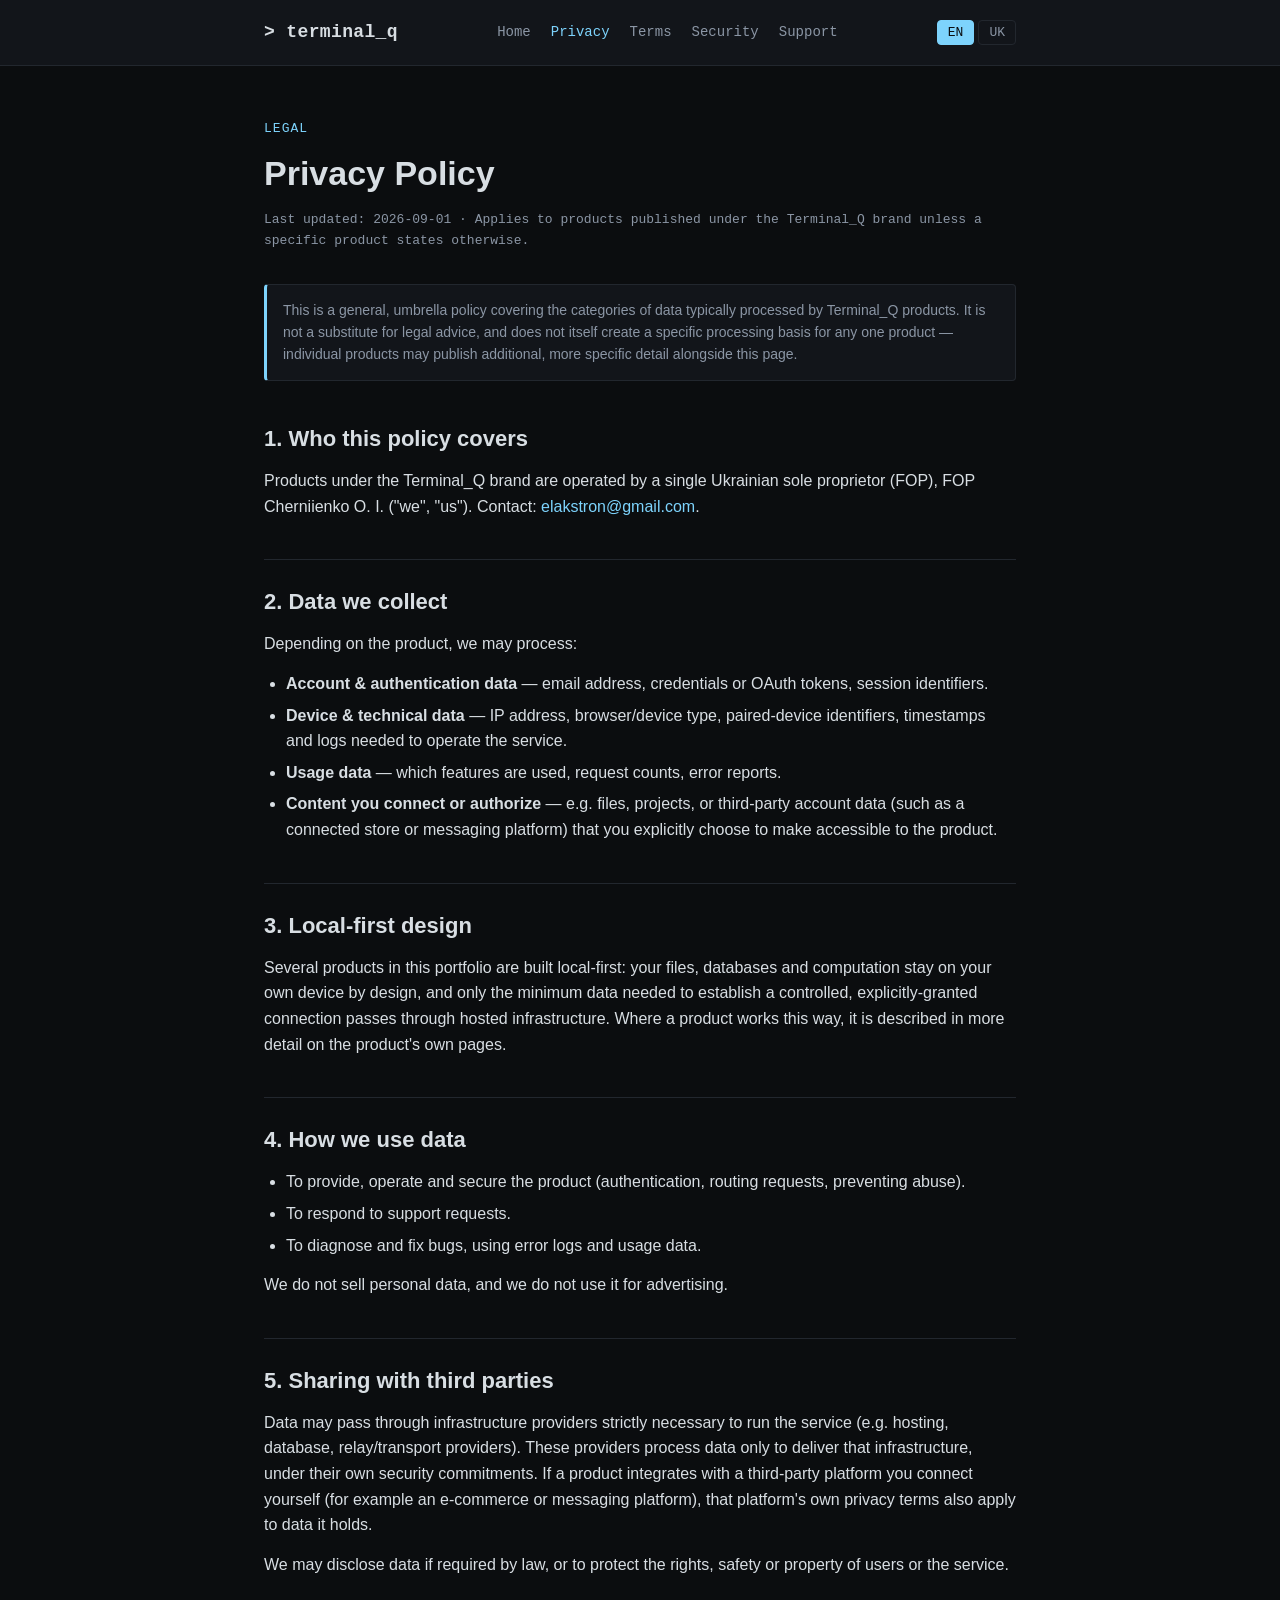
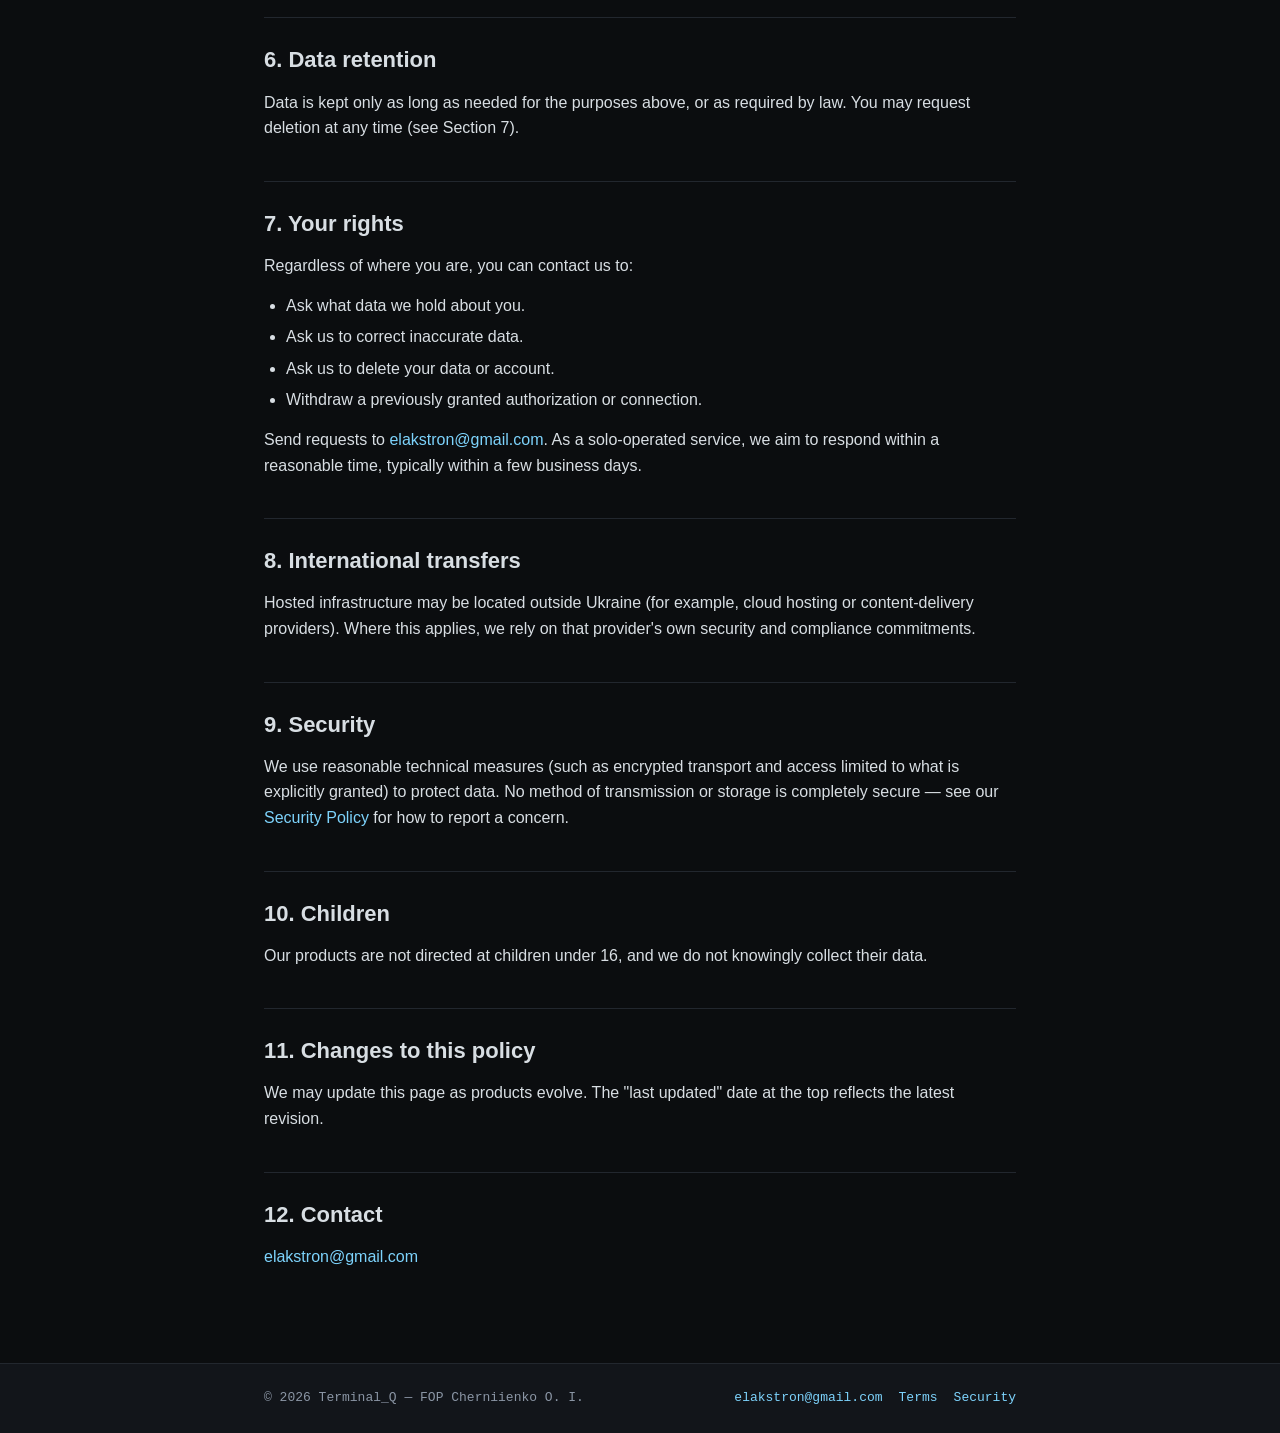
==== privacy/index.html @ aef5dbeb "Initial hub: home, privacy, terms, security, support pages Bilingual (uk/en) static site for Termina" ====
<!doctype html>
<html lang="en">
<head>
<meta charset="utf-8">
<meta name="viewport" content="width=device-width, initial-scale=1">
<title>Privacy Policy — Terminal_Q</title>
<meta name="description" content="Privacy Policy for products published under the Terminal_Q developer brand.">
<link rel="stylesheet" href="/assets/style.css">
<script src="/assets/i18n.js" defer></script>
</head>
<body>
<header class="tq-header">
  <div class="tq-header-inner">
    <a class="tq-logo" href="/">&gt; terminal_q</a>
    <nav class="tq-nav" aria-label="Primary">
      <a href="/"><span lang="en">Home</span><span lang="uk">Головна</span></a>
      <a href="/privacy/" aria-current="page"><span lang="en">Privacy</span><span lang="uk">Приватність</span></a>
      <a href="/terms/"><span lang="en">Terms</span><span lang="uk">Умови</span></a>
      <a href="/security/"><span lang="en">Security</span><span lang="uk">Безпека</span></a>
      <a href="/support/"><span lang="en">Support</span><span lang="uk">Підтримка</span></a>
    </nav>
    <div class="tq-lang-toggle" role="group" aria-label="Language">
      <button type="button" data-lang-toggle="en">EN</button>
      <button type="button" data-lang-toggle="uk">UK</button>
    </div>
  </div>
</header>

<main>
  <span class="tq-eyebrow"><span lang="en">Legal</span><span lang="uk">Юридичне</span></span>
  <h1><span lang="en">Privacy Policy</span><span lang="uk">Політика приватності</span></h1>
  <p class="tq-meta">
    <span lang="en">Last updated: 2026-09-01 · Applies to products published under the Terminal_Q brand unless a specific product states otherwise.</span>
    <span lang="uk">Востаннє оновлено: 2026-09-01 · Поширюється на продукти, опубліковані під брендом Terminal_Q, якщо конкретний продукт не вказує інше.</span>
  </p>

  <div class="tq-note">
    <span lang="en">This is a general, umbrella policy covering the categories of data typically processed by Terminal_Q products. It is not a substitute for legal advice, and does not itself create a specific processing basis for any one product — individual products may publish additional, more specific detail alongside this page.</span>
    <span lang="uk">Це загальна, "парасолькова" політика, яка описує категорії даних, що зазвичай обробляються продуктами Terminal_Q. Вона не є юридичною консультацією і сама собою не встановлює конкретної підстави обробки для окремого продукту — окремі продукти можуть публікувати додаткові, деталізованіші пояснення поруч із цією сторінкою.</span>
  </div>

  <h2><span lang="en">1. Who this policy covers</span><span lang="uk">1. Кого стосується ця політика</span></h2>
  <p>
    <span lang="en">Products under the Terminal_Q brand are operated by a single Ukrainian sole proprietor (FOP), FOP Cherniienko O. I. ("we", "us"). Contact: <a href="mailto:elakstron@gmail.com">elakstron@gmail.com</a>.</span>
    <span lang="uk">Продукти під брендом Terminal_Q веде один фізична особа-підприємець (ФОП) в Україні, ФОП Чернієнко О. І. ("ми"). Контакт: <a href="mailto:elakstron@gmail.com">elakstron@gmail.com</a>.</span>
  </p>

  <h2><span lang="en">2. Data we collect</span><span lang="uk">2. Які дані ми збираємо</span></h2>
  <p><span lang="en">Depending on the product, we may process:</span><span lang="uk">Залежно від продукту, ми можемо обробляти:</span></p>
  <ul>
    <li>
      <span lang="en"><strong>Account &amp; authentication data</strong> — email address, credentials or OAuth tokens, session identifiers.</span>
      <span lang="uk"><strong>Дані акаунту та автентифікації</strong> — email, облікові дані чи OAuth-токени, ідентифікатори сесій.</span>
    </li>
    <li>
      <span lang="en"><strong>Device &amp; technical data</strong> — IP address, browser/device type, paired-device identifiers, timestamps and logs needed to operate the service.</span>
      <span lang="uk"><strong>Дані пристрою та технічні дані</strong> — IP-адреса, тип браузера/пристрою, ідентифікатори підключених пристроїв, часові мітки й логи, необхідні для роботи сервісу.</span>
    </li>
    <li>
      <span lang="en"><strong>Usage data</strong> — which features are used, request counts, error reports.</span>
      <span lang="uk"><strong>Дані використання</strong> — які функції використовуються, кількість запитів, звіти про помилки.</span>
    </li>
    <li>
      <span lang="en"><strong>Content you connect or authorize</strong> — e.g. files, projects, or third-party account data (such as a connected store or messaging platform) that you explicitly choose to make accessible to the product.</span>
      <span lang="uk"><strong>Контент, який ви підключаєте чи авторизуєте</strong> — напр. файли, проєкти або дані стороннього акаунту (наприклад, підключеного магазину чи месенджера), які ви явно надаєте продукту.</span>
    </li>
  </ul>

  <h2><span lang="en">3. Local-first design</span><span lang="uk">3. Local-first підхід</span></h2>
  <p>
    <span lang="en">Several products in this portfolio are built local-first: your files, databases and computation stay on your own device by design, and only the minimum data needed to establish a controlled, explicitly-granted connection passes through hosted infrastructure. Where a product works this way, it is described in more detail on the product's own pages.</span>
    <span lang="uk">Кілька продуктів у цьому портфоліо побудовані як local-first: ваші файли, бази даних та обчислення за задумом залишаються на вашому пристрої, а через хмарну інфраструктуру проходить лише мінімум даних, потрібний для встановлення контрольованого, явно наданого підключення. Якщо продукт працює саме так, це детальніше описано на сторінках самого продукту.</span>
  </p>

  <h2><span lang="en">4. How we use data</span><span lang="uk">4. Як ми використовуємо дані</span></h2>
  <ul>
    <li><span lang="en">To provide, operate and secure the product (authentication, routing requests, preventing abuse).</span><span lang="uk">Щоб надавати, підтримувати й захищати продукт (автентифікація, маршрутизація запитів, запобігання зловживанням).</span></li>
    <li><span lang="en">To respond to support requests.</span><span lang="uk">Щоб відповідати на звернення в підтримку.</span></li>
    <li><span lang="en">To diagnose and fix bugs, using error logs and usage data.</span><span lang="uk">Щоб діагностувати й виправляти помилки, використовуючи логи та дані використання.</span></li>
  </ul>
  <p>
    <span lang="en">We do not sell personal data, and we do not use it for advertising.</span>
    <span lang="uk">Ми не продаємо персональні дані і не використовуємо їх для реклами.</span>
  </p>

  <h2><span lang="en">5. Sharing with third parties</span><span lang="uk">5. Передача третім сторонам</span></h2>
  <p>
    <span lang="en">Data may pass through infrastructure providers strictly necessary to run the service (e.g. hosting, database, relay/transport providers). These providers process data only to deliver that infrastructure, under their own security commitments. If a product integrates with a third-party platform you connect yourself (for example an e-commerce or messaging platform), that platform's own privacy terms also apply to data it holds.</span>
    <span lang="uk">Дані можуть проходити через постачальників інфраструктури, суворо необхідних для роботи сервісу (напр. хостинг, база даних, relay/транспорт). Ці постачальники обробляють дані лише для надання цієї інфраструктури, відповідно до власних зобов'язань щодо безпеки. Якщо продукт інтегрується зі сторонньою платформою, яку ви підключаєте самостійно (наприклад, платформою електронної комерції чи месенджером), до даних, які тримає ця платформа, також застосовуються її власні умови приватності.</span>
  </p>
  <p>
    <span lang="en">We may disclose data if required by law, or to protect the rights, safety or property of users or the service.</span>
    <span lang="uk">Ми можемо розкрити дані, якщо цього вимагає закон, або щоб захистити права, безпеку чи майно користувачів або сервісу.</span>
  </p>

  <h2><span lang="en">6. Data retention</span><span lang="uk">6. Зберігання даних</span></h2>
  <p>
    <span lang="en">Data is kept only as long as needed for the purposes above, or as required by law. You may request deletion at any time (see Section 7).</span>
    <span lang="uk">Дані зберігаються лише стільки, скільки потрібно для наведених вище цілей, або скільки вимагає закон. Ви можете запросити видалення в будь-який момент (див. розділ 7).</span>
  </p>

  <h2><span lang="en">7. Your rights</span><span lang="uk">7. Ваші права</span></h2>
  <p><span lang="en">Regardless of where you are, you can contact us to:</span><span lang="uk">Незалежно від того, де ви перебуваєте, ви можете звернутись до нас, щоб:</span></p>
  <ul>
    <li><span lang="en">Ask what data we hold about you.</span><span lang="uk">Дізнатись, які дані про вас ми зберігаємо.</span></li>
    <li><span lang="en">Ask us to correct inaccurate data.</span><span lang="uk">Попросити виправити неточні дані.</span></li>
    <li><span lang="en">Ask us to delete your data or account.</span><span lang="uk">Попросити видалити ваші дані чи акаунт.</span></li>
    <li><span lang="en">Withdraw a previously granted authorization or connection.</span><span lang="uk">Відкликати раніше надану авторизацію чи підключення.</span></li>
  </ul>
  <p>
    <span lang="en">Send requests to <a href="mailto:elakstron@gmail.com">elakstron@gmail.com</a>. As a solo-operated service, we aim to respond within a reasonable time, typically within a few business days.</span>
    <span lang="uk">Надсилайте запити на <a href="mailto:elakstron@gmail.com">elakstron@gmail.com</a>. Оскільки сервіс веде одна людина, ми прагнемо відповідати в розумний строк, зазвичай протягом кількох робочих днів.</span>
  </p>

  <h2><span lang="en">8. International transfers</span><span lang="uk">8. Міжнародна передача даних</span></h2>
  <p>
    <span lang="en">Hosted infrastructure may be located outside Ukraine (for example, cloud hosting or content-delivery providers). Where this applies, we rely on that provider's own security and compliance commitments.</span>
    <span lang="uk">Хмарна інфраструктура може розміщуватись за межами України (наприклад, хостинг чи CDN-провайдери). У таких випадках ми покладаємось на власні зобов'язання цього постачальника щодо безпеки та відповідності вимогам.</span>
  </p>

  <h2><span lang="en">9. Security</span><span lang="uk">9. Безпека</span></h2>
  <p>
    <span lang="en">We use reasonable technical measures (such as encrypted transport and access limited to what is explicitly granted) to protect data. No method of transmission or storage is completely secure — see our <a href="/security/">Security Policy</a> for how to report a concern.</span>
    <span lang="uk">Ми застосовуємо розумні технічні заходи (такі як шифрований транспорт і доступ, обмежений тим, що явно надано) для захисту даних. Жоден спосіб передачі чи зберігання не є повністю захищеним — див. нашу <a href="/security/">Політику безпеки</a> щодо того, як повідомити про проблему.</span>
  </p>

  <h2><span lang="en">10. Children</span><span lang="uk">10. Діти</span></h2>
  <p>
    <span lang="en">Our products are not directed at children under 16, and we do not knowingly collect their data.</span>
    <span lang="uk">Наші продукти не орієнтовані на дітей до 16 років, і ми свідомо не збираємо їхні дані.</span>
  </p>

  <h2><span lang="en">11. Changes to this policy</span><span lang="uk">11. Зміни до цієї політики</span></h2>
  <p>
    <span lang="en">We may update this page as products evolve. The "last updated" date at the top reflects the latest revision.</span>
    <span lang="uk">Ми можемо оновлювати цю сторінку в міру розвитку продуктів. Дата "востаннє оновлено" вгорі відображає останню редакцію.</span>
  </p>

  <h2><span lang="en">12. Contact</span><span lang="uk">12. Контакти</span></h2>
  <p><a href="mailto:elakstron@gmail.com">elakstron@gmail.com</a></p>
</main>

<footer class="tq-footer">
  <div class="tq-footer-inner">
    <div>
      <span lang="en">© 2026 Terminal_Q — FOP Cherniienko O. I.</span>
      <span lang="uk">© 2026 Terminal_Q — ФОП Чернієнко О. І.</span>
    </div>
    <div class="tq-footer-links">
      <a href="mailto:elakstron@gmail.com">elakstron@gmail.com</a>
      <a href="/terms/"><span lang="en">Terms</span><span lang="uk">Умови</span></a>
      <a href="/security/"><span lang="en">Security</span><span lang="uk">Безпека</span></a>
    </div>
  </div>
</footer>
</body>
</html>
---- assets/style.css ----
:root {
  --bg: #0b0d0f;
  --bg-raised: #12151a;
  --border: #22272e;
  --text: #d8dee3;
  --text-muted: #8b96a5;
  --accent: #7dd3fc;
  --accent-strong: #a5e8ff;
  --mono: "IBM Plex Mono", "SFMono-Regular", Consolas, Menlo, monospace;
  --sans: "IBM Plex Sans", -apple-system, "Segoe UI", Roboto, sans-serif;
}

* {
  box-sizing: border-box;
}

html {
  background: var(--bg);
}

body {
  margin: 0;
  background: var(--bg);
  color: var(--text);
  font-family: var(--sans);
  font-size: 16px;
  line-height: 1.6;
}

body [lang] {
  display: none;
}

:root[data-lang="en"] body [lang="en"],
:root:not([data-lang]) body [lang="en"],
:root[data-lang="uk"] body [lang="uk"] {
  display: contents;
}

a {
  color: var(--accent);
  text-decoration: none;
}

a:hover,
a:focus-visible {
  text-decoration: underline;
}

.tq-header {
  border-bottom: 1px solid var(--border);
  background: var(--bg-raised);
}

.tq-header-inner {
  max-width: 800px;
  margin: 0 auto;
  padding: 18px 24px;
  display: flex;
  align-items: center;
  justify-content: space-between;
  gap: 16px;
  flex-wrap: wrap;
}

.tq-logo {
  font-family: var(--mono);
  font-weight: 600;
  font-size: 18px;
  color: var(--text);
  letter-spacing: 0.02em;
}

.tq-logo span {
  color: var(--accent);
}

.tq-nav {
  display: flex;
  align-items: center;
  gap: 20px;
  flex-wrap: wrap;
  font-family: var(--mono);
  font-size: 14px;
}

.tq-nav a {
  color: var(--text-muted);
}

.tq-nav a:hover,
.tq-nav a:focus-visible,
.tq-nav a[aria-current="page"] {
  color: var(--accent);
}

.tq-lang-toggle {
  display: flex;
  gap: 4px;
  font-family: var(--mono);
  font-size: 13px;
}

.tq-lang-toggle button {
  background: transparent;
  border: 1px solid var(--border);
  color: var(--text-muted);
  padding: 4px 10px;
  border-radius: 4px;
  cursor: pointer;
  font-family: inherit;
  font-size: inherit;
}

.tq-lang-toggle button[aria-pressed="true"] {
  color: var(--bg);
  background: var(--accent);
  border-color: var(--accent);
}

main {
  max-width: 800px;
  margin: 0 auto;
  padding: 48px 24px 80px;
}

.tq-eyebrow {
  font-family: var(--mono);
  font-size: 13px;
  color: var(--accent);
  text-transform: uppercase;
  letter-spacing: 0.08em;
}

h1 {
  font-size: 34px;
  line-height: 1.25;
  margin: 12px 0 16px;
}

h2 {
  font-size: 22px;
  margin: 40px 0 12px;
  padding-top: 24px;
  border-top: 1px solid var(--border);
}

h2:first-of-type {
  border-top: none;
  padding-top: 0;
}

h3 {
  font-size: 17px;
  margin: 24px 0 8px;
  color: var(--text);
}

p {
  color: var(--text);
  margin: 0 0 14px;
}

.tq-lede {
  font-size: 18px;
  color: var(--text-muted);
}

ul, ol {
  padding-left: 22px;
  margin: 0 0 14px;
}

li {
  margin-bottom: 6px;
}

.tq-meta {
  font-family: var(--mono);
  font-size: 13px;
  color: var(--text-muted);
  margin-bottom: 32px;
}

.tq-card-grid {
  display: grid;
  gap: 16px;
  grid-template-columns: repeat(auto-fit, minmax(220px, 1fr));
  margin: 20px 0 36px;
}

.tq-card {
  border: 1px solid var(--border);
  background: var(--bg-raised);
  border-radius: 8px;
  padding: 16px 18px;
}

.tq-card-title {
  font-family: var(--mono);
  color: var(--accent);
  margin-bottom: 6px;
  font-size: 15px;
}

.tq-card p {
  color: var(--text-muted);
  font-size: 14px;
  margin: 0;
}

.tq-badge {
  display: inline-block;
  font-family: var(--mono);
  font-size: 12px;
  color: var(--text-muted);
  border: 1px solid var(--border);
  border-radius: 999px;
  padding: 2px 10px;
  margin-bottom: 8px;
}

.tq-footer {
  border-top: 1px solid var(--border);
  background: var(--bg-raised);
}

.tq-footer-inner {
  max-width: 800px;
  margin: 0 auto;
  padding: 24px;
  font-family: var(--mono);
  font-size: 13px;
  color: var(--text-muted);
  display: flex;
  flex-wrap: wrap;
  gap: 8px 20px;
  justify-content: space-between;
}

.tq-footer-links {
  display: flex;
  gap: 16px;
  flex-wrap: wrap;
}

.tq-note {
  border: 1px solid var(--border);
  border-left: 3px solid var(--accent);
  background: var(--bg-raised);
  padding: 14px 16px;
  border-radius: 4px;
  margin: 0 0 20px;
  font-size: 14px;
  color: var(--text-muted);
}
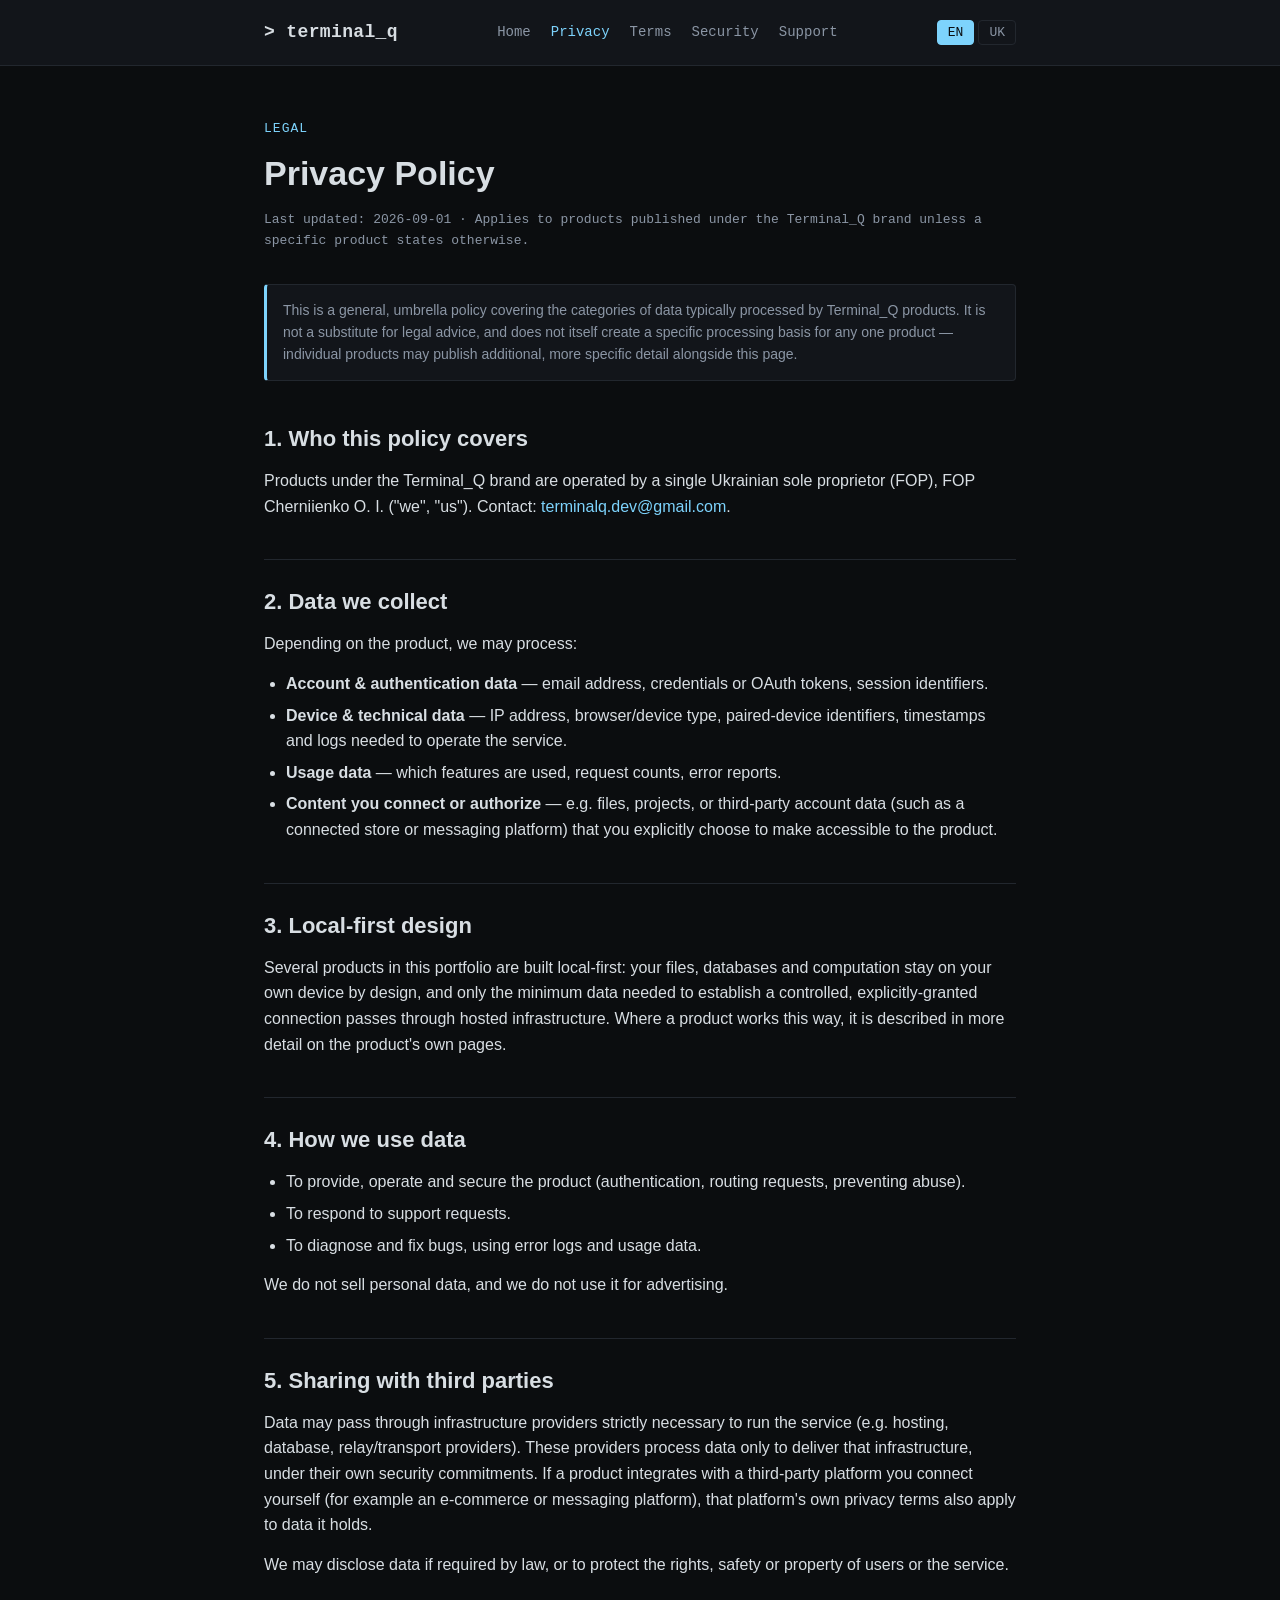
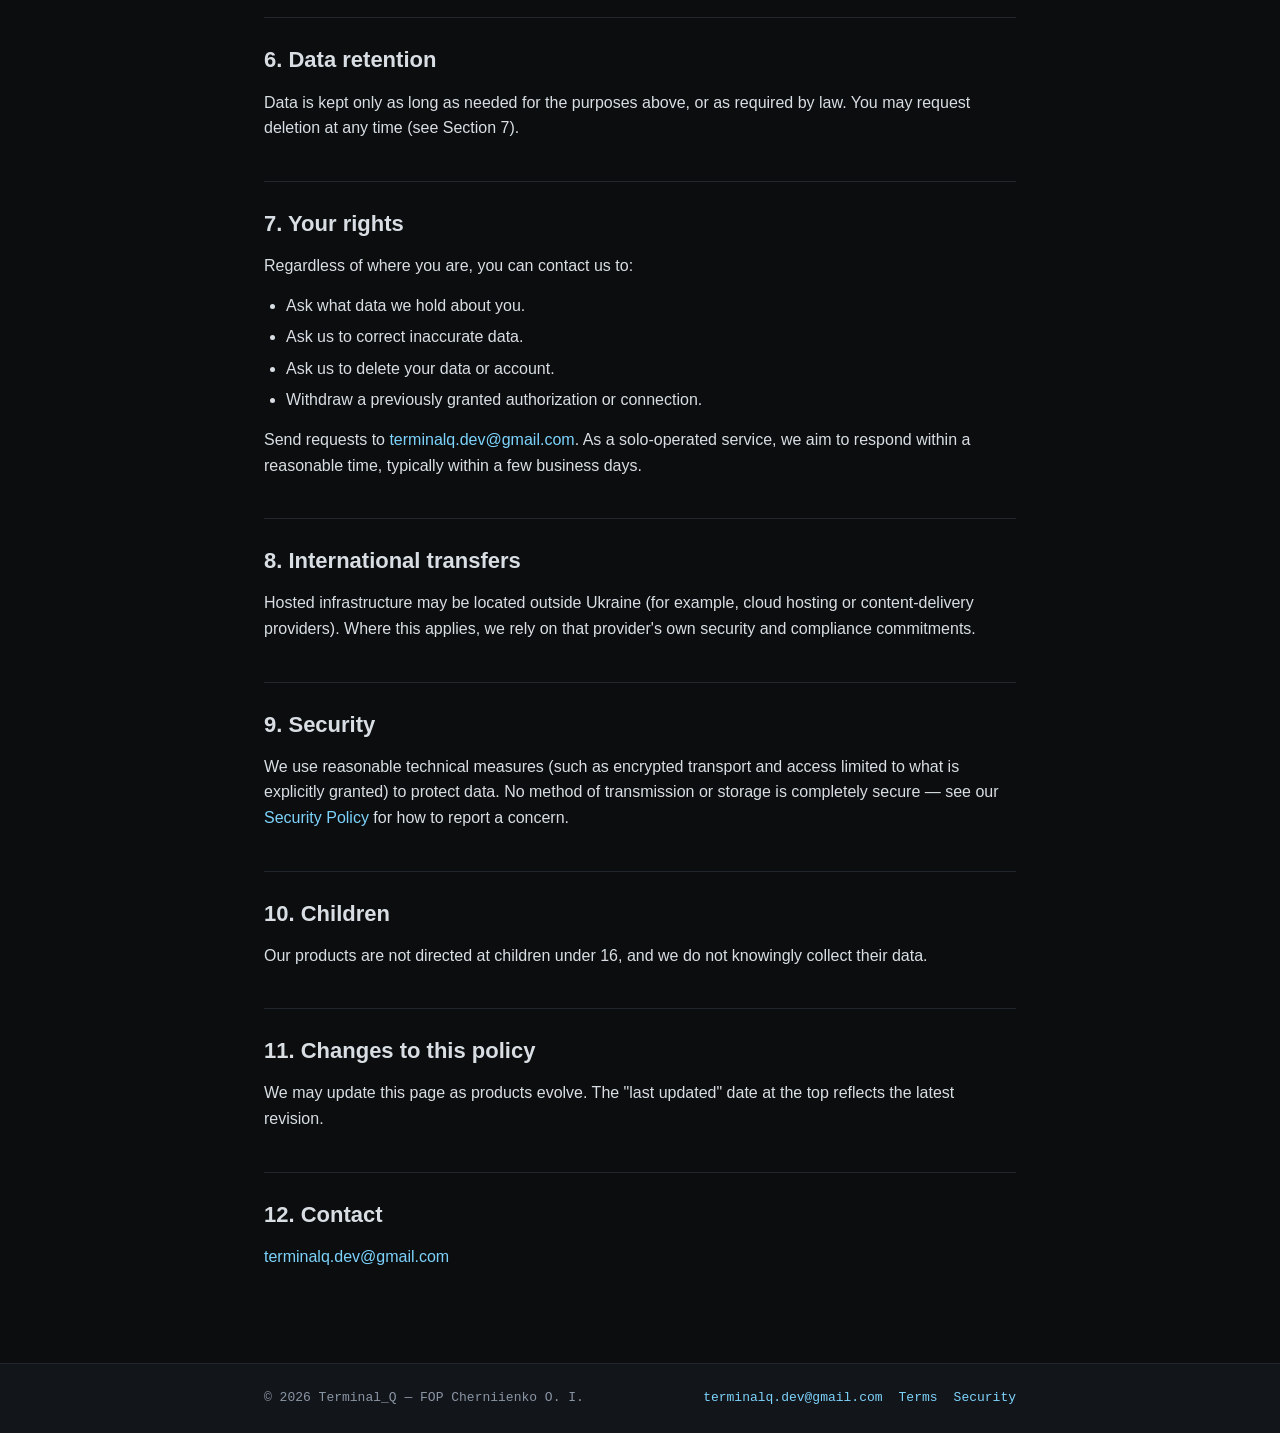
==== commit 5430b90c: "Switch contact email to terminalq.dev@gmail.com, add profile avatar Account confirmed working (GitHu" ====
--- a/privacy/index.html
+++ b/privacy/index.html
@@ -41,8 +41,8 @@
 
   <h2><span lang="en">1. Who this policy covers</span><span lang="uk">1. Кого стосується ця політика</span></h2>
   <p>
-    <span lang="en">Products under the Terminal_Q brand are operated by a single Ukrainian sole proprietor (FOP), FOP Cherniienko O. I. ("we", "us"). Contact: <a href="mailto:elakstron@gmail.com">elakstron@gmail.com</a>.</span>
-    <span lang="uk">Продукти під брендом Terminal_Q веде один фізична особа-підприємець (ФОП) в Україні, ФОП Чернієнко О. І. ("ми"). Контакт: <a href="mailto:elakstron@gmail.com">elakstron@gmail.com</a>.</span>
+    <span lang="en">Products under the Terminal_Q brand are operated by a single Ukrainian sole proprietor (FOP), FOP Cherniienko O. I. ("we", "us"). Contact: <a href="mailto:terminalq.dev@gmail.com">terminalq.dev@gmail.com</a>.</span>
+    <span lang="uk">Продукти під брендом Terminal_Q веде один фізична особа-підприємець (ФОП) в Україні, ФОП Чернієнко О. І. ("ми"). Контакт: <a href="mailto:terminalq.dev@gmail.com">terminalq.dev@gmail.com</a>.</span>
   </p>
 
   <h2><span lang="en">2. Data we collect</span><span lang="uk">2. Які дані ми збираємо</span></h2>
@@ -108,8 +108,8 @@
     <li><span lang="en">Withdraw a previously granted authorization or connection.</span><span lang="uk">Відкликати раніше надану авторизацію чи підключення.</span></li>
   </ul>
   <p>
-    <span lang="en">Send requests to <a href="mailto:elakstron@gmail.com">elakstron@gmail.com</a>. As a solo-operated service, we aim to respond within a reasonable time, typically within a few business days.</span>
-    <span lang="uk">Надсилайте запити на <a href="mailto:elakstron@gmail.com">elakstron@gmail.com</a>. Оскільки сервіс веде одна людина, ми прагнемо відповідати в розумний строк, зазвичай протягом кількох робочих днів.</span>
+    <span lang="en">Send requests to <a href="mailto:terminalq.dev@gmail.com">terminalq.dev@gmail.com</a>. As a solo-operated service, we aim to respond within a reasonable time, typically within a few business days.</span>
+    <span lang="uk">Надсилайте запити на <a href="mailto:terminalq.dev@gmail.com">terminalq.dev@gmail.com</a>. Оскільки сервіс веде одна людина, ми прагнемо відповідати в розумний строк, зазвичай протягом кількох робочих днів.</span>
   </p>
 
   <h2><span lang="en">8. International transfers</span><span lang="uk">8. Міжнародна передача даних</span></h2>
@@ -137,7 +137,7 @@
   </p>
 
   <h2><span lang="en">12. Contact</span><span lang="uk">12. Контакти</span></h2>
-  <p><a href="mailto:elakstron@gmail.com">elakstron@gmail.com</a></p>
+  <p><a href="mailto:terminalq.dev@gmail.com">terminalq.dev@gmail.com</a></p>
 </main>
 
 <footer class="tq-footer">
@@ -147,7 +147,7 @@
       <span lang="uk">© 2026 Terminal_Q — ФОП Чернієнко О. І.</span>
     </div>
     <div class="tq-footer-links">
-      <a href="mailto:elakstron@gmail.com">elakstron@gmail.com</a>
+      <a href="mailto:terminalq.dev@gmail.com">terminalq.dev@gmail.com</a>
       <a href="/terms/"><span lang="en">Terms</span><span lang="uk">Умови</span></a>
       <a href="/security/"><span lang="en">Security</span><span lang="uk">Безпека</span></a>
     </div>
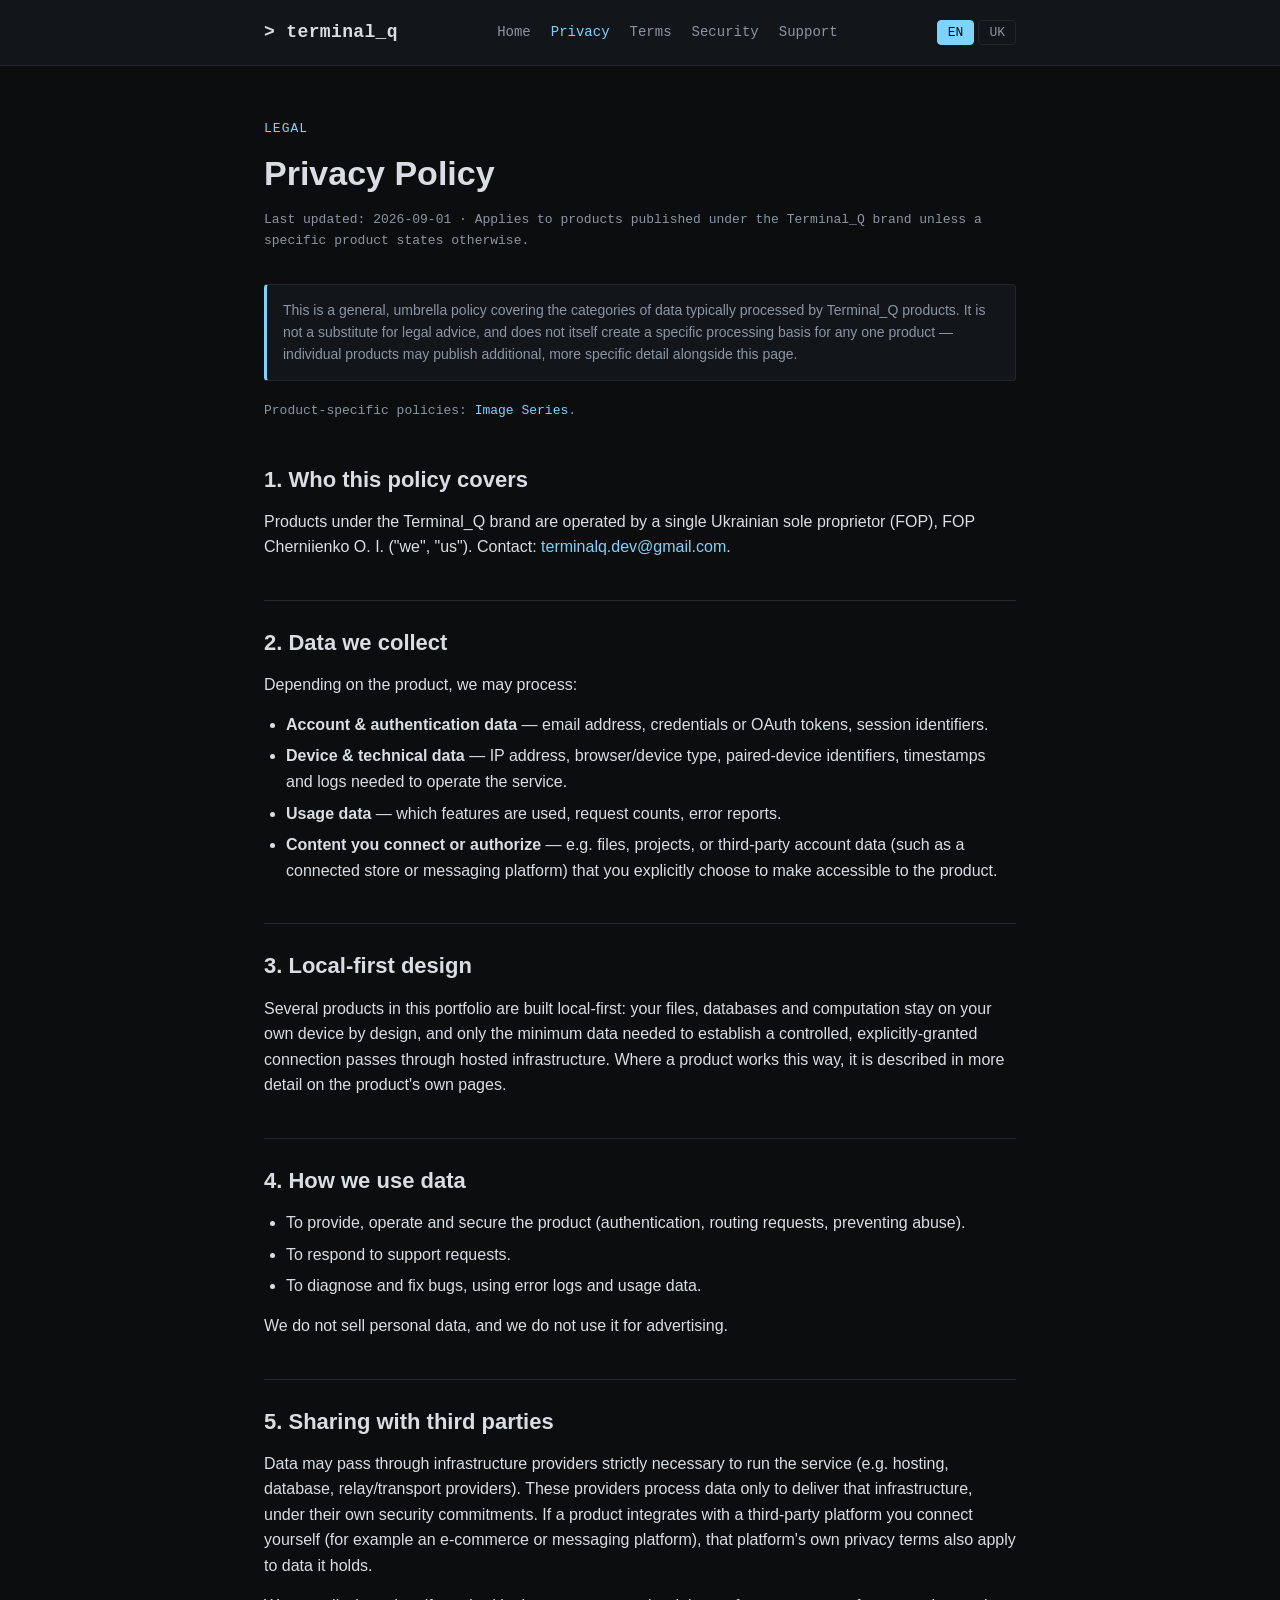
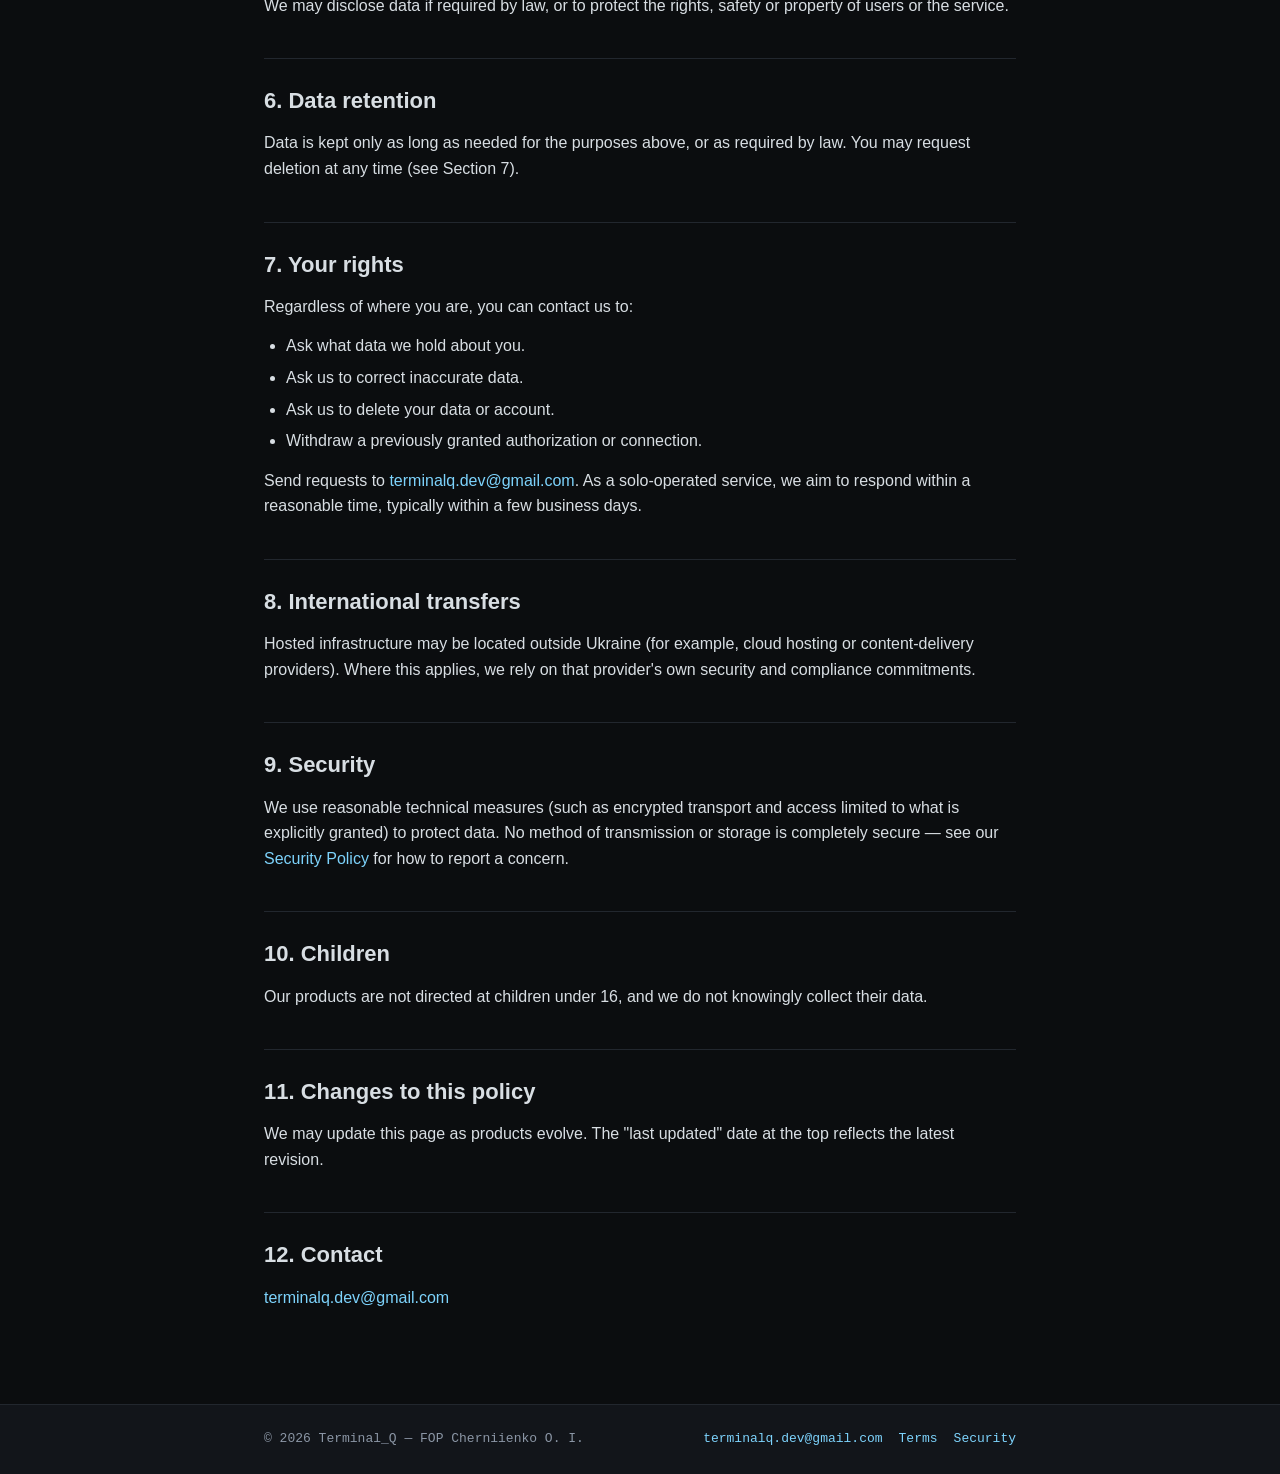
==== commit 7d5a0269: "Add Image Series product privacy page and portfolio entry Image Series (Chrome extension) is ready f" ====
--- a/privacy/index.html
+++ b/privacy/index.html
@@ -38,6 +38,11 @@
     <span lang="en">This is a general, umbrella policy covering the categories of data typically processed by Terminal_Q products. It is not a substitute for legal advice, and does not itself create a specific processing basis for any one product — individual products may publish additional, more specific detail alongside this page.</span>
     <span lang="uk">Це загальна, "парасолькова" політика, яка описує категорії даних, що зазвичай обробляються продуктами Terminal_Q. Вона не є юридичною консультацією і сама собою не встановлює конкретної підстави обробки для окремого продукту — окремі продукти можуть публікувати додаткові, деталізованіші пояснення поруч із цією сторінкою.</span>
   </div>
+
+  <p class="tq-meta">
+    <span lang="en">Product-specific policies: <a href="/privacy/image-series/">Image Series</a>.</span>
+    <span lang="uk">Специфічні для продукту політики: <a href="/privacy/image-series/">Image Series</a>.</span>
+  </p>
 
   <h2><span lang="en">1. Who this policy covers</span><span lang="uk">1. Кого стосується ця політика</span></h2>
   <p>
